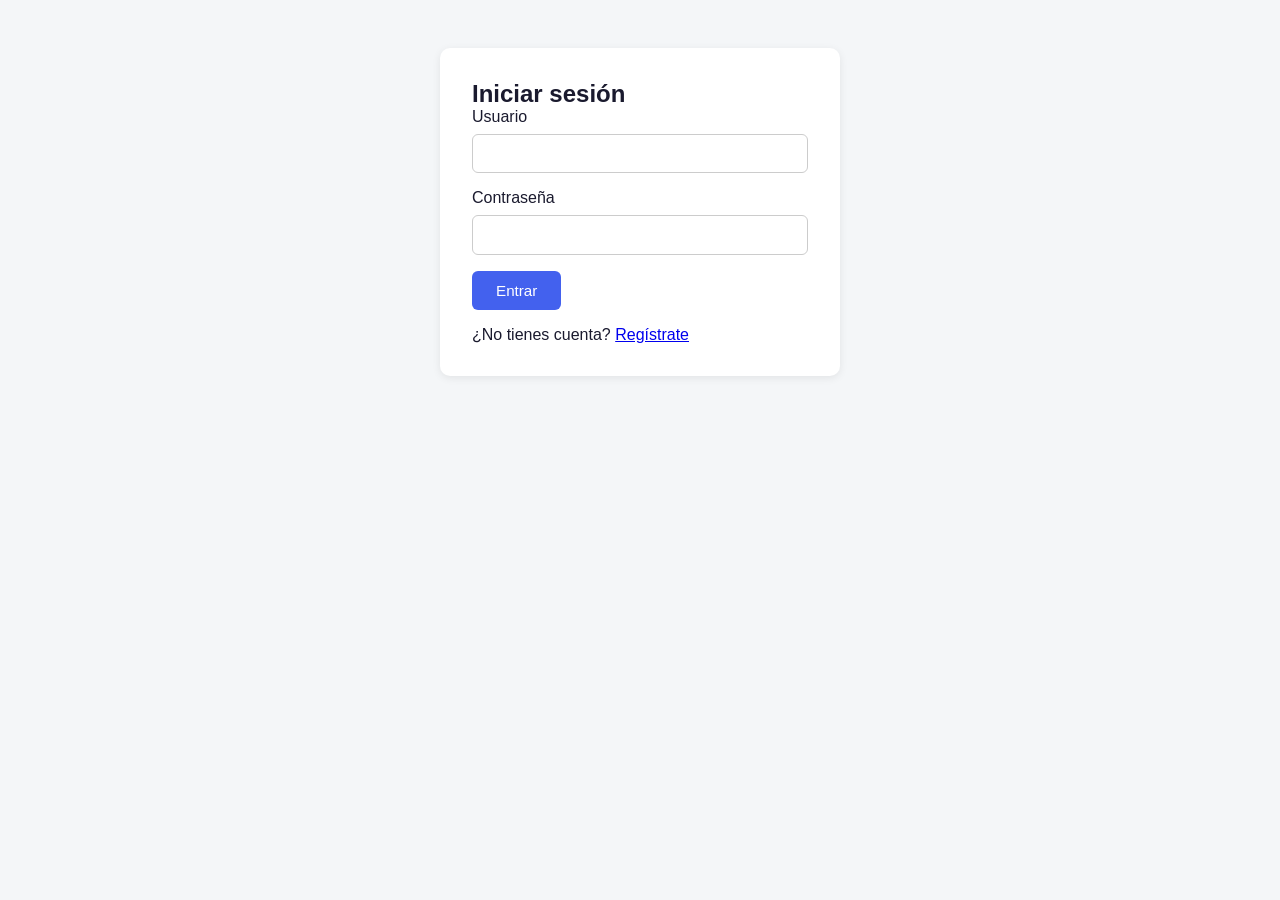
==== frontend/dashboard.html @ 902d05ed "Proyecto Kaisen - sistema de reserva de tutorias" ====
<!DOCTYPE html>
<html lang="es">
<head>
<meta charset="UTF-8">
<title>Mis Citas - Kaisen</title>
<link rel="stylesheet" href="assets/css/style.css">
<script src="https://checkout.culqi.com/js/v4"></script>
</head>
<body>

<header>
    <strong>🎓 Kaisen Tutorías</strong>
    <nav>
        <a href="index.html">Servicios</a>
        <a href="dashboard.html">Mis citas</a>
        <a href="#" onclick="logout()">Cerrar sesión</a>
    </nav>
</header>

<div class="container">
    <h2>Reservar nueva tutoría</h2>
    <div class="card">
        <label>Servicio</label>
        <select id="servicioSelect"></select>

        <label>Horarios disponibles</label>
        <div id="listaHorarios">Elige un servicio primero...</div>

        <div id="mensajeReserva"></div>
    </div>

    <h2>Mis citas</h2>
    <h2>⏳ Pendientes de pago</h2>
    <div id="citasPendientes">Cargando...</div>

    <h2>📅 Próximas tutorías</h2>
    <div id="citasProximas">Cargando...</div>

    <h2>✅ Tutorías realizadas</h2>
    <div id="citasRealizadas">Cargando...</div>
</div>

<script src="assets/js/config.js"></script>
<script src="assets/js/auth.js"></script>
<script>
    if (!estaLogueado()) window.location.href = 'login.html';

    let servicios = [];
    let citaActualParaPago = null;

    async function cargarServiciosSelect() {
        const resp = await fetch(`${API_BASE}/servicios/`);
        servicios = await resp.json();
        const select = document.getElementById('servicioSelect');
        select.innerHTML = servicios.map(s => `<option value="${s.id}">${s.nombre} - S/ ${s.precio}</option>`).join('');

        const params = new URLSearchParams(window.location.search);
        const preId = params.get('reservar');
        if (preId) select.value = preId;

        cargarHorarios();
    }

    document.getElementById('servicioSelect').addEventListener('change', cargarHorarios);

    async function cargarHorarios() {
        const servicioId = document.getElementById('servicioSelect').value;
        const cont = document.getElementById('listaHorarios');
        cont.innerHTML = 'Cargando horarios...';

        const resp = await fetch(`${API_BASE}/disponibilidades/?servicio=${servicioId}`);
        const horarios = await resp.json();

        if (horarios.length === 0) {
            cont.innerHTML = '<p>No hay horarios disponibles para este servicio por ahora.</p>';
            return;
        }

        cont.innerHTML = horarios.map(h => `
            <div class="card" style="display:flex; justify-content:space-between; align-items:center;">
                <span>📅 ${h.fecha} — 🕐 ${h.hora}</span>
                <button onclick="reservarHorario(${h.id})">Elegir</button>
            </div>
        `).join('');
    }

    async function reservarHorario(disponibilidadId) {
        const servicioId = document.getElementById('servicioSelect').value;
        const msg = document.getElementById('mensajeReserva');

        try {
            const resp = await fetchAuth(`${API_BASE}/citas/`, {
                method: 'POST',
                body: JSON.stringify({ servicio: servicioId, disponibilidad_id: disponibilidadId }),
            });
            if (!resp.ok) {
                const err = await resp.json();
                throw new Error(err.non_field_errors?.[0] || 'Ese horario ya no está disponible.');
            }
            msg.innerHTML = `<p class="success">¡Horario reservado! Complétalo pagando en "Mis citas".</p>`;
            cargarHorarios();
            cargarCitas();
        } catch (err) {
            msg.innerHTML = `<p class="error">${err.message}</p>`;
        }
    }

    function tarjetaCita(c, mostrarBotonPago) {
        return `
            <div class="card">
                <h3>${c.servicio_nombre}</h3>
                <p>📅 ${c.fecha} — 🕐 ${c.hora}</p>
                <p class="estado-${c.estado}">Estado: ${c.estado === 'pendiente' ? '⏳ Pendiente de pago' : c.estado === 'confirmada' ? '✅ Confirmada' : '❌ Cancelada'}</p>
                ${mostrarBotonPago ? `<button id="btnPagar${c.id}" onclick="pagar(${c.id})">Pagar ahora</button>` : ''}
            </div>
        `;
    }

    async function cargarCitas() {
        const contPendientes = document.getElementById('citasPendientes');
        const contProximas = document.getElementById('citasProximas');
        const contRealizadas = document.getElementById('citasRealizadas');

        const resp = await fetchAuth(`${API_BASE}/citas/`);
        const citas = await resp.json();

        const hoy = new Date().toISOString().split('T')[0];

        const pendientes = citas.filter(c => c.estado === 'pendiente');
        const proximas = citas.filter(c => c.estado === 'confirmada' && c.fecha >= hoy);
        const realizadas = citas.filter(c => c.estado === 'confirmada' && c.fecha < hoy);

        contPendientes.innerHTML = pendientes.length
            ? pendientes.map(c => tarjetaCita(c, true)).join('')
            : '<p>No tienes pagos pendientes.</p>';

        contProximas.innerHTML = proximas.length
            ? proximas.map(c => tarjetaCita(c, false)).join('')
            : '<p>No tienes tutorías próximas confirmadas.</p>';

        contRealizadas.innerHTML = realizadas.length
            ? realizadas.map(c => tarjetaCita(c, false)).join('')
            : '<p>Aún no has completado ninguna tutoría.</p>';
    }

    async function pagar(citaId) {
        citaActualParaPago = citaId;

        // Buscar el monto real de esta cita
        const resp = await fetchAuth(`${API_BASE}/citas/`);
        const citas = await resp.json();
        const cita = citas.find(c => c.id === citaId);
        const servicio = servicios.find(s => s.id === cita.servicio) || {};
        const montoCentimos = Math.round(parseFloat(servicio.precio || 0) * 100);

        Culqi.publicKey = CULQI_PUBLIC_KEY;
        Culqi.settings({
            title: 'Kaisen Tutorías',
            currency: 'PEN',
            amount: montoCentimos,
        });
        Culqi.options({
            lang: 'auto',
            installments: false,
            paymentMethods: {
                tarjeta: true,
                yape: false,
                bancaMobile: false,
                agente: false,
                billetera: false,
                cuotealo: false,
            },
        });
        Culqi.open();
    }

    // Culqi llama esta función global automáticamente cuando el usuario completa el formulario
    function culqi() {
        if (Culqi.token) {
            const token = Culqi.token.id;
            Culqi.close();  // cierra el modal apenas se genera el token
            confirmarPago(citaActualParaPago, token);
        } else {
            console.error(Culqi.error);
            alert('Culqi: ' + (Culqi.error?.user_message || 'Ocurrió un error con el pago.'));
        }
    }

    async function confirmarPago(citaId, token) {
        const msg = document.getElementById('mensajeReserva');
        msg.innerHTML = `<p>⏳ Procesando tu pago, espera un momento...</p>`;
        try {
            const resp = await fetchAuth(`${API_BASE}/payments/procesar/`, {
                method: 'POST',
                body: JSON.stringify({ cita_id: citaId, token_culqi: token }),
            });
            if (!resp.ok) {
                const err = await resp.json();
                throw new Error(err.error || 'No se pudo procesar el pago.');
            }
            msg.innerHTML = `<p class="success">✅ ¡Pago exitoso! Tu cita quedó confirmada.</p>`;
            cargarCitas();
        } catch (err) {
            msg.innerHTML = `<p class="error">${err.message}</p>`;
        }
    }

    cargarServiciosSelect();
    cargarCitas();
</script>

</body>
</html>
---- frontend/assets/css/style.css ----
* { box-sizing: border-box; margin: 0; padding: 0; }

body {
    font-family: 'Segoe UI', Arial, sans-serif;
    background: #f4f6f8;
    color: #1a1a2e;
}

header {
    background: #1a1a2e;
    color: white;
    padding: 1rem 2rem;
    display: flex;
    justify-content: space-between;
    align-items: center;
}

header nav a {
    color: white;
    text-decoration: none;
    margin-left: 1.5rem;
    font-size: 0.95rem;
}

.container {
    max-width: 900px;
    margin: 2rem auto;
    padding: 0 1rem;
}

.card {
    background: white;
    border-radius: 10px;
    padding: 1.5rem;
    margin-bottom: 1rem;
    box-shadow: 0 2px 8px rgba(0,0,0,0.08);
}

.form-box {
    max-width: 400px;
    margin: 3rem auto;
    background: white;
    padding: 2rem;
    border-radius: 10px;
    box-shadow: 0 2px 8px rgba(0,0,0,0.08);
}

.form-box input, .form-box select {
    width: 100%;
    padding: 0.7rem;
    margin: 0.5rem 0 1rem;
    border: 1px solid #ccc;
    border-radius: 6px;
}

button {
    background: #4361ee;
    color: white;
    border: none;
    padding: 0.7rem 1.5rem;
    border-radius: 6px;
    cursor: pointer;
    font-size: 0.95rem;
}

button:hover { background: #3247c9; }

.error { color: #e63946; margin-bottom: 1rem; }
.success { color: #2a9d8f; margin-bottom: 1rem; }

.servicio-precio { font-weight: bold; color: #4361ee; }

.estado-pendiente { color: #e9a319; }
.estado-confirmada { color: #2a9d8f; }
.estado-cancelada { color: #e63946; }
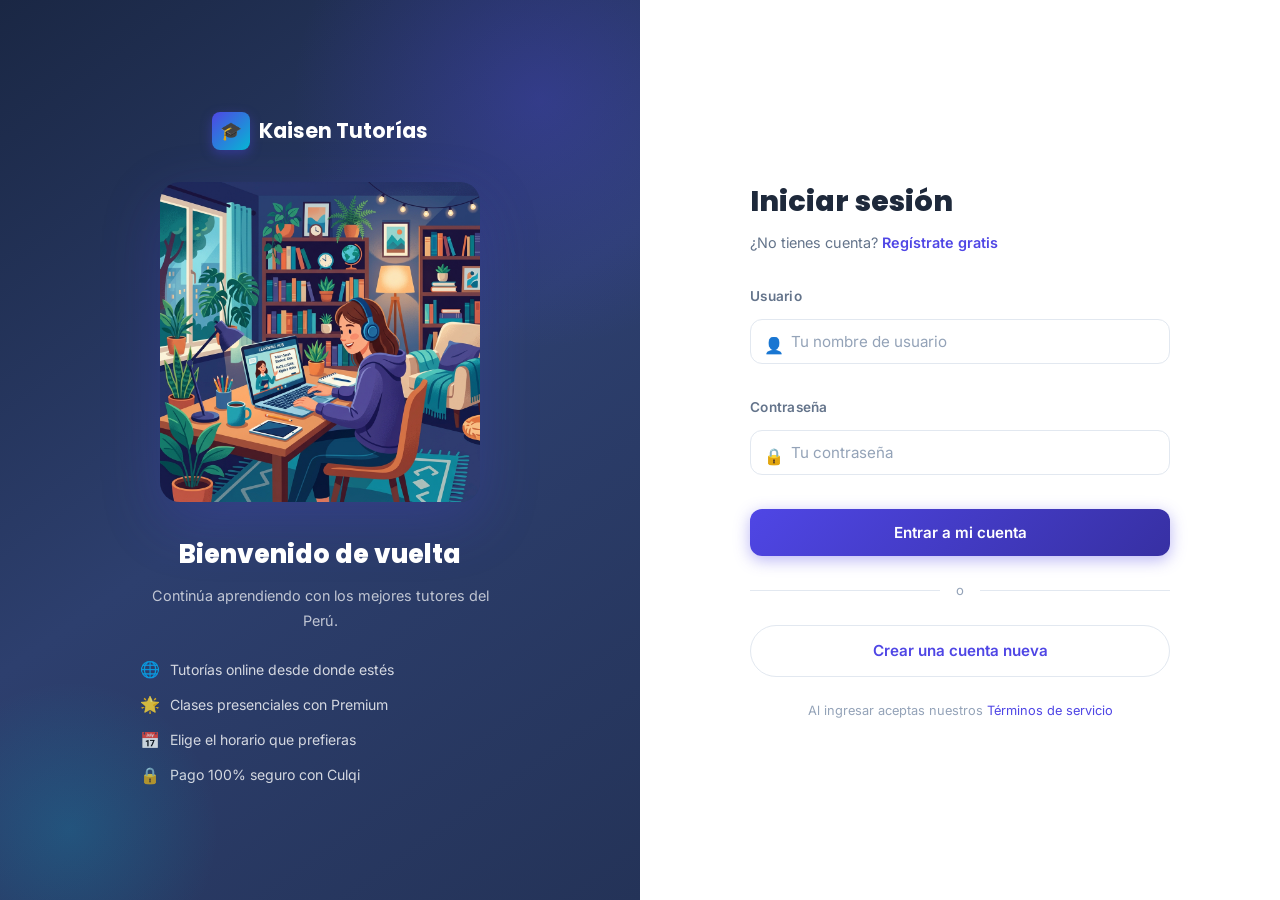
==== commit d9e29385: "Refactor: campo presencial, modulo accounts, migraciones reestructuradas" ====
--- a/frontend/dashboard.html
+++ b/frontend/dashboard.html
@@ -1,212 +1,517 @@
 <!DOCTYPE html>
 <html lang="es">
 <head>
-<meta charset="UTF-8">
-<title>Mis Citas - Kaisen</title>
-<link rel="stylesheet" href="assets/css/style.css">
-<script src="https://checkout.culqi.com/js/v4"></script>
+  <meta charset="UTF-8">
+  <meta name="viewport" content="width=device-width, initial-scale=1.0">
+  <meta name="description" content="Tu panel de control en Kaisen Tutorías — gestiona tus citas y reservas.">
+  <title>Mi Dashboard — Kaisen Tutorías</title>
+  <link rel="stylesheet" href="assets/css/style.css">
+  <script src="https://checkout.culqi.com/js/v4"></script>
 </head>
 <body>
 
+<!-- ══════════ NAVBAR ══════════ -->
 <header>
-    <strong>🎓 Kaisen Tutorías</strong>
-    <nav>
-        <a href="index.html">Servicios</a>
-        <a href="dashboard.html">Mis citas</a>
-        <a href="#" onclick="logout()">Cerrar sesión</a>
+  <a href="index.html" class="logo">
+    <div class="logo-icon">🎓</div>
+    Kaisen
+  </a>
+  <nav>
+    <a href="index.html">Tutorías</a>
+    <a href="dashboard.html" class="active">Mi panel</a>
+    <div class="nav-user-badge" id="navUserBadge" style="display:none">
+      <div class="nav-avatar" id="navAvatar">?</div>
+      <span id="navUsername">Usuario</span>
+    </div>
+    <a href="#" onclick="logout()" class="nav-btn-outline">Cerrar sesión</a>
+  </nav>
+</header>
+
+<!-- ══════════ DASHBOARD LAYOUT ══════════ -->
+<div class="dashboard-layout">
+
+  <!-- ─── SIDEBAR ─── -->
+  <aside class="sidebar">
+    <div class="sidebar-user">
+      <div class="sidebar-avatar" id="sidebarAvatar">?</div>
+      <div class="sidebar-username" id="sidebarUsername">Cargando...</div>
+      <div class="sidebar-plan free" id="sidebarPlan">🌐 Plan Gratuito</div>
+    </div>
+
+    <nav class="sidebar-nav">
+      <a href="#seccion-reservar" id="navReservar" class="active">
+        <span class="nav-icon">📅</span> Reservar tutoría
+      </a>
+      <a href="#seccion-pendientes" id="navPendientes">
+        <span class="nav-icon">⏳</span> Pendientes de pago
+      </a>
+      <a href="#seccion-proximas" id="navProximas">
+        <span class="nav-icon">🚀</span> Próximas tutorías
+      </a>
+      <a href="#seccion-realizadas" id="navRealizadas">
+        <span class="nav-icon">✅</span> Historial
+      </a>
     </nav>
-</header>
-
-<div class="container">
-    <h2>Reservar nueva tutoría</h2>
-    <div class="card">
-        <label>Servicio</label>
-        <select id="servicioSelect"></select>
-
-        <label>Horarios disponibles</label>
-        <div id="listaHorarios">Elige un servicio primero...</div>
-
+
+    <div class="sidebar-upgrade" id="sidebarUpgrade" style="display:none">
+      <h4>⭐ Hazte Premium</h4>
+      <p>Accede a tutorías presenciales y beneficios exclusivos.</p>
+      <button onclick="mostrarModalPremium()" class="btn btn-accent btn-sm" style="width:100%;justify-content:center;border-radius:var(--radius-sm)">
+        Ver planes
+      </button>
+    </div>
+  </aside>
+
+  <!-- ─── CONTENIDO PRINCIPAL ─── -->
+  <main class="dash-main">
+
+    <!-- Bienvenida -->
+    <div class="dash-welcome">
+      <h2>¡Hola, <span id="welcomeUsername">estudiante</span>! 👋</h2>
+      <p id="welcomeSubtitle">Listo para aprender hoy. ¿Qué tutoría reservamos?</p>
+    </div>
+
+    <!-- Stats rápidas -->
+    <div class="dash-stats" id="dashStats">
+      <div class="stat-card">
+        <div class="stat-card-icon blue">📅</div>
+        <div>
+          <div class="stat-card-num" id="statProximas">—</div>
+          <div class="stat-card-label">Próximas citas</div>
+        </div>
+      </div>
+      <div class="stat-card">
+        <div class="stat-card-icon amber">⏳</div>
+        <div>
+          <div class="stat-card-num" id="statPendientes">—</div>
+          <div class="stat-card-label">Pendientes de pago</div>
+        </div>
+      </div>
+      <div class="stat-card">
+        <div class="stat-card-icon green">✅</div>
+        <div>
+          <div class="stat-card-num" id="statRealizadas">—</div>
+          <div class="stat-card-label">Tutorías completadas</div>
+        </div>
+      </div>
+    </div>
+
+    <!-- Banner Premium para usuarios gratuitos -->
+    <div class="premium-banner" id="bannerPremium" style="display:none">
+      <div class="premium-banner-icon">⭐</div>
+      <div class="premium-banner-text">
+        <h3>¡Desbloquea las tutorías presenciales!</h3>
+        <p>Con el Plan Premium accedes a clases cara a cara, material exclusivo y soporte prioritario.</p>
+      </div>
+      <div class="premium-banner-actions">
+        <button onclick="mostrarModalPremium()" class="btn btn-accent">
+          Hazte Premium — S/ 49/mes
+        </button>
+      </div>
+    </div>
+
+    <!-- ─── SECCIÓN: RESERVAR ─── -->
+    <div class="dash-section" id="seccion-reservar">
+      <div class="dash-section-header">
+        <div class="dash-section-title">📅 Reservar nueva tutoría</div>
+      </div>
+
+      <div class="booking-card">
         <div id="mensajeReserva"></div>
-    </div>
-
-    <h2>Mis citas</h2>
-    <h2>⏳ Pendientes de pago</h2>
-    <div id="citasPendientes">Cargando...</div>
-
-    <h2>📅 Próximas tutorías</h2>
-    <div id="citasProximas">Cargando...</div>
-
-    <h2>✅ Tutorías realizadas</h2>
-    <div id="citasRealizadas">Cargando...</div>
+
+        <div class="form-group">
+          <label class="form-label">Selecciona un servicio</label>
+          <select id="servicioSelect" class="form-control">
+            <option value="">Cargando servicios...</option>
+          </select>
+        </div>
+
+        <div class="form-group" id="grupoFeriado" style="display:none">
+          <div class="alert alert-warning" id="alertFeriado">
+            <span class="alert-icon">⚠️</span>
+            <span id="textFeriado"></span>
+          </div>
+        </div>
+
+        <div class="form-group">
+          <label class="form-label">Horarios disponibles</label>
+          <div id="listaHorarios" class="horarios-list">
+            <p style="color:var(--text-muted);font-size:.9rem">Elige un servicio para ver los horarios.</p>
+          </div>
+        </div>
+      </div>
+    </div>
+
+    <!-- ─── SECCIÓN: PENDIENTES ─── -->
+    <div class="dash-section" id="seccion-pendientes">
+      <div class="dash-section-header">
+        <div class="dash-section-title">⏳ Pendientes de pago</div>
+      </div>
+      <div id="citasPendientes">
+        <div class="loading-skeleton" style="height:80px;margin-bottom:.7rem;border-radius:var(--radius-lg)"></div>
+        <div class="loading-skeleton" style="height:80px;border-radius:var(--radius-lg)"></div>
+      </div>
+    </div>
+
+    <!-- ─── SECCIÓN: PRÓXIMAS ─── -->
+    <div class="dash-section" id="seccion-proximas">
+      <div class="dash-section-header">
+        <div class="dash-section-title">🚀 Próximas tutorías</div>
+      </div>
+      <div id="citasProximas">
+        <div class="loading-skeleton" style="height:80px;border-radius:var(--radius-lg)"></div>
+      </div>
+    </div>
+
+    <!-- ─── SECCIÓN: HISTORIAL ─── -->
+    <div class="dash-section" id="seccion-realizadas">
+      <div class="dash-section-header">
+        <div class="dash-section-title">✅ Historial de tutorías</div>
+      </div>
+      <div id="citasRealizadas">
+        <div class="loading-skeleton" style="height:80px;border-radius:var(--radius-lg)"></div>
+      </div>
+    </div>
+
+  </main>
 </div>
 
+<!-- ══════════ MODAL PREMIUM ══════════ -->
+<div id="modalPremium" style="display:none;position:fixed;inset:0;background:rgba(0,0,0,.6);backdrop-filter:blur(4px);z-index:9999;align-items:center;justify-content:center">
+  <div style="background:white;border-radius:var(--radius-xl);padding:2.5rem;max-width:480px;width:90%;box-shadow:var(--shadow-xl);position:relative;animation:fadeInUp .3s ease">
+    <button onclick="cerrarModalPremium()" style="position:absolute;top:1rem;right:1rem;background:var(--bg);color:var(--text-secondary);padding:.4rem .7rem;border-radius:50px;box-shadow:none;font-size:.9rem">✕</button>
+    <div style="text-align:center;margin-bottom:1.5rem">
+      <div style="font-size:3.5rem;margin-bottom:.5rem">⭐</div>
+      <h2 style="font-family:'Poppins',sans-serif;font-size:1.5rem;font-weight:800;color:var(--text-primary)">Plan Premium</h2>
+      <p style="color:var(--text-secondary);font-size:.9rem">Desbloquea todas las funciones de Kaisen</p>
+    </div>
+    <ul style="list-style:none;display:flex;flex-direction:column;gap:.6rem;margin-bottom:2rem">
+      <li style="display:flex;gap:.6rem;font-size:.9rem"><span style="color:var(--success)">✅</span> Tutorías <strong>presenciales</strong> ilimitadas</li>
+      <li style="display:flex;gap:.6rem;font-size:.9rem"><span style="color:var(--success)">✅</span> Prioridad en reservas de horarios</li>
+      <li style="display:flex;gap:.6rem;font-size:.9rem"><span style="color:var(--success)">✅</span> Material de estudio exclusivo</li>
+      <li style="display:flex;gap:.6rem;font-size:.9rem"><span style="color:var(--success)">✅</span> Soporte prioritario 24/7</li>
+    </ul>
+    <div style="text-align:center;margin-bottom:1rem">
+      <span style="font-family:'Poppins',sans-serif;font-size:2.5rem;font-weight:800;color:var(--accent)">S/ 49</span>
+      <span style="color:var(--text-muted);font-size:.9rem">/mes</span>
+    </div>
+    <button onclick="pagarPremium()" class="btn btn-accent" style="width:100%;justify-content:center;border-radius:var(--radius);padding:1rem;font-size:1rem">
+      🚀 Activar Premium ahora
+    </button>
+    <p style="text-align:center;margin-top:.8rem;font-size:.75rem;color:var(--text-muted)">Pago 100% seguro con Culqi · Cancela cuando quieras</p>
+  </div>
+</div>
+
+<!-- ══════════ SCRIPTS ══════════ -->
 <script src="assets/js/config.js"></script>
 <script src="assets/js/auth.js"></script>
 <script>
-    if (!estaLogueado()) window.location.href = 'login.html';
-
-    let servicios = [];
-    let citaActualParaPago = null;
-
-    async function cargarServiciosSelect() {
-        const resp = await fetch(`${API_BASE}/servicios/`);
-        servicios = await resp.json();
-        const select = document.getElementById('servicioSelect');
-        select.innerHTML = servicios.map(s => `<option value="${s.id}">${s.nombre} - S/ ${s.precio}</option>`).join('');
-
-        const params = new URLSearchParams(window.location.search);
-        const preId = params.get('reservar');
-        if (preId) select.value = preId;
-
-        cargarHorarios();
-    }
-
-    document.getElementById('servicioSelect').addEventListener('change', cargarHorarios);
-
-    async function cargarHorarios() {
-        const servicioId = document.getElementById('servicioSelect').value;
-        const cont = document.getElementById('listaHorarios');
-        cont.innerHTML = 'Cargando horarios...';
-
-        const resp = await fetch(`${API_BASE}/disponibilidades/?servicio=${servicioId}`);
-        const horarios = await resp.json();
-
-        if (horarios.length === 0) {
-            cont.innerHTML = '<p>No hay horarios disponibles para este servicio por ahora.</p>';
-            return;
-        }
-
-        cont.innerHTML = horarios.map(h => `
-            <div class="card" style="display:flex; justify-content:space-between; align-items:center;">
-                <span>📅 ${h.fecha} — 🕐 ${h.hora}</span>
-                <button onclick="reservarHorario(${h.id})">Elegir</button>
-            </div>
-        `).join('');
-    }
-
-    async function reservarHorario(disponibilidadId) {
-        const servicioId = document.getElementById('servicioSelect').value;
-        const msg = document.getElementById('mensajeReserva');
-
-        try {
-            const resp = await fetchAuth(`${API_BASE}/citas/`, {
-                method: 'POST',
-                body: JSON.stringify({ servicio: servicioId, disponibilidad_id: disponibilidadId }),
-            });
-            if (!resp.ok) {
-                const err = await resp.json();
-                throw new Error(err.non_field_errors?.[0] || 'Ese horario ya no está disponible.');
-            }
-            msg.innerHTML = `<p class="success">¡Horario reservado! Complétalo pagando en "Mis citas".</p>`;
-            cargarHorarios();
-            cargarCitas();
-        } catch (err) {
-            msg.innerHTML = `<p class="error">${err.message}</p>`;
-        }
-    }
-
-    function tarjetaCita(c, mostrarBotonPago) {
-        return `
-            <div class="card">
-                <h3>${c.servicio_nombre}</h3>
-                <p>📅 ${c.fecha} — 🕐 ${c.hora}</p>
-                <p class="estado-${c.estado}">Estado: ${c.estado === 'pendiente' ? '⏳ Pendiente de pago' : c.estado === 'confirmada' ? '✅ Confirmada' : '❌ Cancelada'}</p>
-                ${mostrarBotonPago ? `<button id="btnPagar${c.id}" onclick="pagar(${c.id})">Pagar ahora</button>` : ''}
-            </div>
-        `;
-    }
-
-    async function cargarCitas() {
-        const contPendientes = document.getElementById('citasPendientes');
-        const contProximas = document.getElementById('citasProximas');
-        const contRealizadas = document.getElementById('citasRealizadas');
-
-        const resp = await fetchAuth(`${API_BASE}/citas/`);
-        const citas = await resp.json();
-
-        const hoy = new Date().toISOString().split('T')[0];
-
-        const pendientes = citas.filter(c => c.estado === 'pendiente');
-        const proximas = citas.filter(c => c.estado === 'confirmada' && c.fecha >= hoy);
-        const realizadas = citas.filter(c => c.estado === 'confirmada' && c.fecha < hoy);
-
-        contPendientes.innerHTML = pendientes.length
-            ? pendientes.map(c => tarjetaCita(c, true)).join('')
-            : '<p>No tienes pagos pendientes.</p>';
-
-        contProximas.innerHTML = proximas.length
-            ? proximas.map(c => tarjetaCita(c, false)).join('')
-            : '<p>No tienes tutorías próximas confirmadas.</p>';
-
-        contRealizadas.innerHTML = realizadas.length
-            ? realizadas.map(c => tarjetaCita(c, false)).join('')
-            : '<p>Aún no has completado ninguna tutoría.</p>';
-    }
-
-    async function pagar(citaId) {
-        citaActualParaPago = citaId;
-
-        // Buscar el monto real de esta cita
-        const resp = await fetchAuth(`${API_BASE}/citas/`);
-        const citas = await resp.json();
-        const cita = citas.find(c => c.id === citaId);
-        const servicio = servicios.find(s => s.id === cita.servicio) || {};
-        const montoCentimos = Math.round(parseFloat(servicio.precio || 0) * 100);
-
-        Culqi.publicKey = CULQI_PUBLIC_KEY;
-        Culqi.settings({
-            title: 'Kaisen Tutorías',
-            currency: 'PEN',
-            amount: montoCentimos,
-        });
-        Culqi.options({
-            lang: 'auto',
-            installments: false,
-            paymentMethods: {
-                tarjeta: true,
-                yape: false,
-                bancaMobile: false,
-                agente: false,
-                billetera: false,
-                cuotealo: false,
-            },
-        });
-        Culqi.open();
-    }
-
-    // Culqi llama esta función global automáticamente cuando el usuario completa el formulario
-    function culqi() {
-        if (Culqi.token) {
-            const token = Culqi.token.id;
-            Culqi.close();  // cierra el modal apenas se genera el token
-            confirmarPago(citaActualParaPago, token);
-        } else {
-            console.error(Culqi.error);
-            alert('Culqi: ' + (Culqi.error?.user_message || 'Ocurrió un error con el pago.'));
-        }
-    }
-
-    async function confirmarPago(citaId, token) {
-        const msg = document.getElementById('mensajeReserva');
-        msg.innerHTML = `<p>⏳ Procesando tu pago, espera un momento...</p>`;
-        try {
-            const resp = await fetchAuth(`${API_BASE}/payments/procesar/`, {
-                method: 'POST',
-                body: JSON.stringify({ cita_id: citaId, token_culqi: token }),
-            });
-            if (!resp.ok) {
-                const err = await resp.json();
-                throw new Error(err.error || 'No se pudo procesar el pago.');
-            }
-            msg.innerHTML = `<p class="success">✅ ¡Pago exitoso! Tu cita quedó confirmada.</p>`;
-            cargarCitas();
-        } catch (err) {
-            msg.innerHTML = `<p class="error">${err.message}</p>`;
-        }
-    }
-
-    cargarServiciosSelect();
-    cargarCitas();
+  if (!estaLogueado()) window.location.href = 'login.html';
+
+  let servicios = [];
+  let citaActualParaPago = null;
+  let usuarioActual = null;
+  let esPremium = false;
+
+  // ── Cargar perfil de usuario ──
+  async function cargarPerfil() {
+    try {
+      const resp = await fetchAuth(`${API_BASE}/perfil/`);
+      if (resp.ok) {
+        usuarioActual = await resp.json();
+        esPremium = usuarioActual.is_premium || false;
+      }
+    } catch { esPremium = false; }
+
+    const initial = usuarioActual?.username?.[0]?.toUpperCase() || '?';
+    const username = usuarioActual?.username || 'Estudiante';
+
+    // Navbar
+    document.getElementById('navAvatar').textContent   = initial;
+    document.getElementById('navUsername').textContent = username;
+    document.getElementById('navUserBadge').style.display = 'flex';
+
+    // Sidebar
+    document.getElementById('sidebarAvatar').textContent   = initial;
+    document.getElementById('sidebarUsername').textContent = username;
+    document.getElementById('welcomeUsername').textContent  = username;
+
+    if (esPremium) {
+      document.getElementById('sidebarPlan').textContent  = '⭐ Plan Premium';
+      document.getElementById('sidebarPlan').className    = 'sidebar-plan premium';
+      document.getElementById('welcomeSubtitle').textContent = '¡Cuenta Premium activa! Disfruta tus tutorías presenciales.';
+    } else {
+      document.getElementById('sidebarUpgrade').style.display = 'block';
+      document.getElementById('bannerPremium').style.display  = 'flex';
+    }
+  }
+
+  // ── Cargar servicios ──
+  async function cargarServiciosSelect() {
+    const resp = await fetch(`${API_BASE}/servicios/`);
+    servicios = await resp.json();
+    const select = document.getElementById('servicioSelect');
+
+    select.innerHTML = servicios.map(s => {
+      const label = s.presencial
+        ? `⭐ ${s.nombre} (Presencial) — S/ ${parseFloat(s.precio).toFixed(2)}`
+        : `🌐 ${s.nombre} — S/ ${parseFloat(s.precio).toFixed(2)}`;
+      return `<option value="${s.id}" data-presencial="${s.presencial || false}">${label}</option>`;
+    }).join('');
+
+    const params = new URLSearchParams(window.location.search);
+    const preId  = params.get('reservar');
+    if (preId) select.value = preId;
+
+    cargarHorarios();
+  }
+
+  document.getElementById('servicioSelect').addEventListener('change', cargarHorarios);
+
+  // ── Cargar horarios ──
+  async function cargarHorarios() {
+    const select    = document.getElementById('servicioSelect');
+    const servicioId = select.value;
+    const cont      = document.getElementById('listaHorarios');
+    const opt       = select.options[select.selectedIndex];
+    const esPresencial = opt?.dataset?.presencial === 'true';
+
+    // Bloquear presencial si no es premium
+    if (esPresencial && !esPremium) {
+      cont.innerHTML = `
+        <div class="alert alert-warning">
+          <span class="alert-icon">🌟</span>
+          <div>
+            <strong>Tutoría presencial — Plan Premium requerido</strong><br>
+            <span style="font-size:.85rem">Activa tu plan Premium para reservar clases presenciales.</span>
+            <br><button onclick="mostrarModalPremium()" class="btn btn-accent btn-sm" style="margin-top:.6rem">Hazte Premium</button>
+          </div>
+        </div>`;
+      return;
+    }
+
+    cont.innerHTML = `<div class="loading-skeleton" style="height:56px;border-radius:var(--radius)"></div>
+                      <div class="loading-skeleton" style="height:56px;margin-top:.5rem;border-radius:var(--radius)"></div>`;
+
+    // Verificar si la fecha de hoy es feriado
+    const hoy = new Date().toISOString().split('T')[0];
+    verificarFeriado(hoy);
+
+    const resp     = await fetch(`${API_BASE}/disponibilidades/?servicio=${servicioId}`);
+    const horarios = await resp.json();
+
+    if (horarios.length === 0) {
+      cont.innerHTML = `<div class="alert alert-info"><span class="alert-icon">📭</span> No hay horarios disponibles para este servicio por ahora.</div>`;
+      return;
+    }
+
+    cont.innerHTML = horarios.map(h => `
+      <div class="horario-item">
+        <span>📅 ${formatFecha(h.fecha)} &nbsp;·&nbsp; 🕐 ${h.hora}</span>
+        <button onclick="reservarHorario(${h.id})" class="btn btn-primary btn-sm" style="border-radius:var(--radius-sm)">
+          Elegir este horario
+        </button>
+      </div>
+    `).join('');
+  }
+
+  async function verificarFeriado(fecha) {
+    try {
+      const resp  = await fetch(`${API_BASE}/feriado/?fecha=${fecha}`);
+      const data  = await resp.json();
+      const grupo = document.getElementById('grupoFeriado');
+      const text  = document.getElementById('textFeriado');
+      if (data.es_feriado) {
+        text.textContent    = `⚠️ Hoy (${fecha}) es feriado en Perú. Algunos horarios pueden no estar disponibles.`;
+        grupo.style.display = 'block';
+      } else {
+        grupo.style.display = 'none';
+      }
+    } catch { /* silencioso */ }
+  }
+
+  // ── Reservar horario ──
+  async function reservarHorario(disponibilidadId) {
+    const servicioId = document.getElementById('servicioSelect').value;
+    const msg        = document.getElementById('mensajeReserva');
+
+    msg.innerHTML = `<div class="alert alert-info"><span class="alert-icon">⏳</span> Reservando horario...</div>`;
+
+    try {
+      const resp = await fetchAuth(`${API_BASE}/citas/`, {
+        method: 'POST',
+        body: JSON.stringify({ servicio: servicioId, disponibilidad_id: disponibilidadId }),
+      });
+      if (!resp.ok) {
+        const err = await resp.json();
+        throw new Error(err.non_field_errors?.[0] || 'Ese horario ya no está disponible.');
+      }
+      msg.innerHTML = `<div class="alert alert-success"><span class="alert-icon">✅</span> ¡Horario reservado! Completa el pago en la sección "Pendientes de pago".</div>`;
+      cargarHorarios();
+      cargarCitas();
+    } catch (err) {
+      msg.innerHTML = `<div class="alert alert-error"><span class="alert-icon">❌</span> ${err.message}</div>`;
+    }
+  }
+
+  // ── Tarjeta de cita ──
+  function tarjetaCita(c, mostrarBotonPago) {
+    const tipo = c.es_presencial
+      ? '<span class="card-badge badge-premium" style="font-size:.7rem">🌟 Presencial</span>'
+      : '<span class="card-badge badge-online"   style="font-size:.7rem">🌐 Online</span>';
+
+    let estadoBadge = '';
+    if (c.estado === 'pendiente')  estadoBadge = '<span class="status-badge status-pendiente">⏳ Pendiente de pago</span>';
+    if (c.estado === 'confirmada') estadoBadge = '<span class="status-badge status-confirmada">✅ Confirmada</span>';
+    if (c.estado === 'cancelada')  estadoBadge = '<span class="status-badge status-cancelada">❌ Cancelada</span>';
+
+    return `
+      <div class="appointment-card">
+        <div class="appointment-info">
+          <h4>${c.servicio_nombre} ${tipo}</h4>
+          <p>📅 ${formatFecha(c.fecha)} &nbsp;·&nbsp; 🕐 ${c.hora}</p>
+        </div>
+        <div style="display:flex;align-items:center;gap:.8rem;flex-shrink:0">
+          ${estadoBadge}
+          ${mostrarBotonPago ? `<button onclick="pagar(${c.id})" class="btn btn-accent btn-sm" id="btnPagar${c.id}" style="border-radius:var(--radius-sm)">💳 Pagar</button>` : ''}
+        </div>
+      </div>
+    `;
+  }
+
+  // ── Cargar citas ──
+  async function cargarCitas() {
+    const contPendientes = document.getElementById('citasPendientes');
+    const contProximas   = document.getElementById('citasProximas');
+    const contRealizadas = document.getElementById('citasRealizadas');
+
+    try {
+      const resp = await fetchAuth(`${API_BASE}/citas/`);
+      const citas = await resp.json();
+      const hoy   = new Date().toISOString().split('T')[0];
+
+      const pendientes = citas.filter(c => c.estado === 'pendiente');
+      const proximas   = citas.filter(c => c.estado === 'confirmada' && c.fecha >= hoy);
+      const realizadas = citas.filter(c => c.estado === 'confirmada' && c.fecha < hoy);
+
+      // Stats
+      document.getElementById('statProximas').textContent   = proximas.length;
+      document.getElementById('statPendientes').textContent = pendientes.length;
+      document.getElementById('statRealizadas').textContent = realizadas.length;
+
+      contPendientes.innerHTML = pendientes.length
+        ? pendientes.map(c => tarjetaCita(c, true)).join('')
+        : `<div class="alert alert-success"><span class="alert-icon">🎉</span> No tienes pagos pendientes.</div>`;
+
+      contProximas.innerHTML = proximas.length
+        ? proximas.map(c => tarjetaCita(c, false)).join('')
+        : `<p style="color:var(--text-muted);font-size:.9rem;padding:.5rem">No tienes tutorías próximas confirmadas.</p>`;
+
+      contRealizadas.innerHTML = realizadas.length
+        ? realizadas.map(c => tarjetaCita(c, false)).join('')
+        : `<p style="color:var(--text-muted);font-size:.9rem;padding:.5rem">Aún no has completado ninguna tutoría.</p>`;
+
+    } catch(e) {
+      contPendientes.innerHTML = `<div class="alert alert-error"><span class="alert-icon">❌</span> Error al cargar tus citas.</div>`;
+    }
+  }
+
+  // ── Pago con Culqi ──
+  async function pagar(citaId) {
+    citaActualParaPago = citaId;
+
+    const resp  = await fetchAuth(`${API_BASE}/citas/`);
+    const citas = await resp.json();
+    const cita  = citas.find(c => c.id === citaId);
+    const serv  = servicios.find(s => s.id === cita?.servicio) || {};
+    const monto = Math.round(parseFloat(serv.precio || cita?.precio || 50) * 100);
+
+    Culqi.publicKey = CULQI_PUBLIC_KEY;
+    Culqi.settings({ title: 'Kaisen Tutorías', currency: 'PEN', amount: monto });
+    Culqi.options({
+      lang: 'auto',
+      installments: false,
+      paymentMethods: { tarjeta: true, yape: false, bancaMobile: false, agente: false, billetera: false, cuotealo: false },
+    });
+    Culqi.open();
+  }
+
+  function culqi() {
+    if (Culqi.token) {
+      const token = Culqi.token.id;
+      Culqi.close();
+      confirmarPago(citaActualParaPago, token);
+    } else {
+      alert('Culqi: ' + (Culqi.error?.user_message || 'Ocurrió un error con el pago.'));
+    }
+  }
+
+  async function confirmarPago(citaId, token) {
+    const msg = document.getElementById('mensajeReserva');
+    msg.innerHTML = `<div class="alert alert-info"><span class="alert-icon">⏳</span> Procesando tu pago, espera un momento...</div>`;
+    try {
+      const resp = await fetchAuth(`${API_BASE}/payments/procesar/`, {
+        method: 'POST',
+        body: JSON.stringify({ cita_id: citaId, token_culqi: token }),
+      });
+      if (!resp.ok) {
+        const err = await resp.json();
+        throw new Error(err.error || 'No se pudo procesar el pago.');
+      }
+      msg.innerHTML = `<div class="alert alert-success"><span class="alert-icon">🎉</span> ¡Pago exitoso! Tu cita quedó confirmada.</div>`;
+      cargarCitas();
+    } catch (err) {
+      msg.innerHTML = `<div class="alert alert-error"><span class="alert-icon">❌</span> ${err.message}</div>`;
+    }
+  }
+
+  // ── Modal Premium ──
+  function mostrarModalPremium() {
+    const modal = document.getElementById('modalPremium');
+    modal.style.display = 'flex';
+  }
+
+  function cerrarModalPremium() {
+    document.getElementById('modalPremium').style.display = 'none';
+  }
+
+  async function pagarPremium() {
+    Culqi.publicKey = CULQI_PUBLIC_KEY;
+    Culqi.settings({ title: 'Kaisen Premium — S/ 49/mes', currency: 'PEN', amount: 4900 });
+    Culqi.options({ lang: 'auto', installments: false, paymentMethods: { tarjeta: true } });
+    cerrarModalPremium();
+    citaActualParaPago = 'premium';
+    Culqi.open();
+  }
+
+  // ── Helpers ──
+  function formatFecha(fechaStr) {
+    if (!fechaStr) return '—';
+    const [y, m, d] = fechaStr.split('-');
+    const meses = ['Ene','Feb','Mar','Abr','May','Jun','Jul','Ago','Sep','Oct','Nov','Dic'];
+    return `${d} ${meses[parseInt(m)-1]} ${y}`;
+  }
+
+  // Cerrar modal al hacer clic fuera
+  document.getElementById('modalPremium').addEventListener('click', function(e) {
+    if (e.target === this) cerrarModalPremium();
+  });
+
+  // Scroll suave para navegación del sidebar
+  document.querySelectorAll('.sidebar-nav a[href^="#"]').forEach(a => {
+    a.addEventListener('click', e => {
+      e.preventDefault();
+      document.querySelectorAll('.sidebar-nav a').forEach(x => x.classList.remove('active'));
+      a.classList.add('active');
+      const target = document.querySelector(a.getAttribute('href'));
+      if (target) target.scrollIntoView({ behavior: 'smooth', block: 'start' });
+    });
+  });
+
+  // ── Inicialización ──
+  cargarPerfil();
+  cargarServiciosSelect();
+  cargarCitas();
 </script>
 
 </body>
--- a/frontend/assets/css/style.css
+++ b/frontend/assets/css/style.css
@@ -1,75 +1,1298 @@
-* { box-sizing: border-box; margin: 0; padding: 0; }
+/* ===================================================
+   KAISEN TUTORÍAS — Design System
+   Paleta educativa: Índigo + Cyan + Ámbar
+   =================================================== */
+
+@import url('https://fonts.googleapis.com/css2?family=Inter:wght@300;400;500;600;700;800&family=Poppins:wght@600;700;800&display=swap');
+
+/* ─── Variables ─────────────────────────────────── */
+:root {
+  --primary:        #4f46e5;   /* índigo */
+  --primary-dark:   #3730a3;
+  --primary-light:  #818cf8;
+  --secondary:      #06b6d4;   /* cyan */
+  --secondary-dark: #0891b2;
+  --accent:         #f59e0b;   /* ámbar cálido */
+  --accent-light:   #fbbf24;
+  --success:        #10b981;
+  --warning:        #f59e0b;
+  --danger:         #ef4444;
+
+  --navy:           #1a2744;
+  --navy-soft:      #243358;
+
+  --bg:             #f0f4ff;
+  --bg-white:       #ffffff;
+  --bg-card:        #ffffff;
+  --surface:        #f8faff;
+
+  --text-primary:   #1e293b;
+  --text-secondary: #64748b;
+  --text-muted:     #94a3b8;
+  --border:         #e2e8f0;
+
+  --radius-sm:      8px;
+  --radius:         12px;
+  --radius-lg:      20px;
+  --radius-xl:      28px;
+
+  --shadow-sm:      0 1px 3px rgba(79,70,229,.08), 0 1px 2px rgba(0,0,0,.06);
+  --shadow:         0 4px 16px rgba(79,70,229,.12), 0 2px 8px rgba(0,0,0,.08);
+  --shadow-lg:      0 10px 40px rgba(79,70,229,.18), 0 4px 16px rgba(0,0,0,.1);
+  --shadow-xl:      0 20px 60px rgba(79,70,229,.22);
+
+  --transition:     all .25s cubic-bezier(.4,0,.2,1);
+  --transition-slow: all .4s cubic-bezier(.4,0,.2,1);
+}
+
+/* ─── Reset & Base ───────────────────────────────── */
+*, *::before, *::after { box-sizing: border-box; margin: 0; padding: 0; }
+
+html { scroll-behavior: smooth; }
 
 body {
-    font-family: 'Segoe UI', Arial, sans-serif;
-    background: #f4f6f8;
-    color: #1a1a2e;
-}
-
+  font-family: 'Inter', -apple-system, sans-serif;
+  background: var(--bg);
+  color: var(--text-primary);
+  line-height: 1.6;
+  min-height: 100vh;
+}
+
+img { max-width: 100%; display: block; }
+a  { text-decoration: none; color: inherit; }
+
+/* ─── Scrollbar ──────────────────────────────────── */
+::-webkit-scrollbar { width: 6px; }
+::-webkit-scrollbar-track { background: var(--bg); }
+::-webkit-scrollbar-thumb { background: var(--primary-light); border-radius: 3px; }
+
+/* ─── Navbar ─────────────────────────────────────── */
 header {
-    background: #1a1a2e;
-    color: white;
-    padding: 1rem 2rem;
-    display: flex;
-    justify-content: space-between;
-    align-items: center;
+  background: rgba(26,39,68,.97);
+  backdrop-filter: blur(12px);
+  -webkit-backdrop-filter: blur(12px);
+  color: white;
+  padding: .9rem 2rem;
+  display: flex;
+  justify-content: space-between;
+  align-items: center;
+  position: sticky;
+  top: 0;
+  z-index: 1000;
+  border-bottom: 1px solid rgba(255,255,255,.08);
+  box-shadow: 0 2px 20px rgba(0,0,0,.3);
+}
+
+.logo {
+  display: flex;
+  align-items: center;
+  gap: .6rem;
+  font-family: 'Poppins', sans-serif;
+  font-weight: 700;
+  font-size: 1.3rem;
+  color: white;
+}
+
+.logo-icon {
+  width: 38px; height: 38px;
+  background: linear-gradient(135deg, var(--primary), var(--secondary));
+  border-radius: var(--radius-sm);
+  display: flex; align-items: center; justify-content: center;
+  font-size: 1.1rem;
+  box-shadow: 0 4px 12px rgba(79,70,229,.4);
+}
+
+header nav {
+  display: flex;
+  align-items: center;
+  gap: .5rem;
 }
 
 header nav a {
-    color: white;
-    text-decoration: none;
-    margin-left: 1.5rem;
-    font-size: 0.95rem;
-}
-
+  color: rgba(255,255,255,.8);
+  padding: .5rem 1rem;
+  border-radius: var(--radius-sm);
+  font-size: .9rem;
+  font-weight: 500;
+  transition: var(--transition);
+}
+
+header nav a:hover,
+header nav a.active {
+  color: white;
+  background: rgba(255,255,255,.12);
+}
+
+.nav-btn {
+  background: linear-gradient(135deg, var(--primary), var(--primary-dark)) !important;
+  color: white !important;
+  padding: .5rem 1.2rem !important;
+  border-radius: 50px !important;
+  box-shadow: 0 4px 12px rgba(79,70,229,.4);
+}
+
+.nav-btn:hover {
+  transform: translateY(-1px);
+  box-shadow: 0 6px 20px rgba(79,70,229,.5) !important;
+  background: linear-gradient(135deg, var(--primary-light), var(--primary)) !important;
+}
+
+.nav-btn-outline {
+  border: 1.5px solid rgba(255,255,255,.3) !important;
+  color: white !important;
+  padding: .45rem 1.1rem !important;
+  border-radius: 50px !important;
+}
+
+.nav-btn-outline:hover {
+  background: rgba(255,255,255,.1) !important;
+  border-color: rgba(255,255,255,.6) !important;
+}
+
+/* User badge in nav */
+.nav-user-badge {
+  display: flex; align-items: center; gap: .5rem;
+  background: rgba(255,255,255,.1);
+  border-radius: 50px;
+  padding: .35rem .8rem .35rem .35rem;
+  color: white;
+  font-size: .85rem;
+}
+
+.nav-avatar {
+  width: 28px; height: 28px;
+  background: linear-gradient(135deg, var(--secondary), var(--primary));
+  border-radius: 50%;
+  display: flex; align-items: center; justify-content: center;
+  font-size: .8rem;
+  font-weight: 700;
+}
+
+/* ─── Hero ───────────────────────────────────────── */
+.hero {
+  min-height: 90vh;
+  background:
+    linear-gradient(135deg, rgba(26,39,68,.92) 0%, rgba(79,70,229,.85) 60%, rgba(6,182,212,.7) 100%),
+    url('../images/hero_bg.png') center/cover no-repeat;
+  display: flex;
+  align-items: center;
+  justify-content: center;
+  text-align: center;
+  padding: 4rem 2rem;
+  position: relative;
+  overflow: hidden;
+}
+
+.hero::before {
+  content: '';
+  position: absolute; inset: 0;
+  background: radial-gradient(ellipse at 30% 50%, rgba(79,70,229,.3) 0%, transparent 60%),
+              radial-gradient(ellipse at 70% 30%, rgba(6,182,212,.2) 0%, transparent 50%);
+  pointer-events: none;
+}
+
+/* Floating shapes */
+.hero::after {
+  content: '';
+  position: absolute;
+  width: 400px; height: 400px;
+  border: 2px solid rgba(255,255,255,.06);
+  border-radius: 50%;
+  top: -100px; right: -100px;
+  pointer-events: none;
+}
+
+.hero-content { position: relative; max-width: 760px; }
+
+.hero-badge {
+  display: inline-flex;
+  align-items: center;
+  gap: .4rem;
+  background: rgba(245,158,11,.15);
+  border: 1px solid rgba(245,158,11,.4);
+  color: var(--accent-light);
+  padding: .4rem 1rem;
+  border-radius: 50px;
+  font-size: .82rem;
+  font-weight: 600;
+  margin-bottom: 1.5rem;
+  letter-spacing: .05em;
+  animation: fadeInDown .6s ease both;
+}
+
+.hero h1 {
+  font-family: 'Poppins', sans-serif;
+  font-size: clamp(2.2rem, 5vw, 3.8rem);
+  font-weight: 800;
+  color: white;
+  line-height: 1.15;
+  margin-bottom: 1.2rem;
+  animation: fadeInUp .7s ease .1s both;
+}
+
+.hero h1 span {
+  background: linear-gradient(90deg, var(--secondary), var(--accent-light));
+  -webkit-background-clip: text;
+  -webkit-text-fill-color: transparent;
+  background-clip: text;
+}
+
+.hero p {
+  font-size: 1.15rem;
+  color: rgba(255,255,255,.8);
+  max-width: 520px;
+  margin: 0 auto 2rem;
+  animation: fadeInUp .7s ease .2s both;
+}
+
+.hero-actions {
+  display: flex;
+  gap: 1rem;
+  justify-content: center;
+  flex-wrap: wrap;
+  animation: fadeInUp .7s ease .3s both;
+}
+
+/* ─── Buttons ────────────────────────────────────── */
+.btn {
+  display: inline-flex;
+  align-items: center;
+  gap: .5rem;
+  padding: .8rem 1.8rem;
+  border-radius: 50px;
+  font-weight: 600;
+  font-size: .95rem;
+  cursor: pointer;
+  border: none;
+  transition: var(--transition);
+  font-family: 'Inter', sans-serif;
+  text-align: center;
+  white-space: nowrap;
+}
+
+.btn-primary {
+  background: linear-gradient(135deg, var(--primary), var(--primary-dark));
+  color: white;
+  box-shadow: 0 4px 16px rgba(79,70,229,.4);
+}
+.btn-primary:hover {
+  transform: translateY(-2px);
+  box-shadow: 0 8px 24px rgba(79,70,229,.5);
+}
+
+.btn-secondary {
+  background: linear-gradient(135deg, var(--secondary), var(--secondary-dark));
+  color: white;
+  box-shadow: 0 4px 16px rgba(6,182,212,.35);
+}
+.btn-secondary:hover {
+  transform: translateY(-2px);
+  box-shadow: 0 8px 24px rgba(6,182,212,.5);
+}
+
+.btn-accent {
+  background: linear-gradient(135deg, var(--accent), #d97706);
+  color: white;
+  box-shadow: 0 4px 16px rgba(245,158,11,.35);
+}
+.btn-accent:hover {
+  transform: translateY(-2px);
+  box-shadow: 0 8px 24px rgba(245,158,11,.5);
+}
+
+.btn-outline-white {
+  background: rgba(255,255,255,.12);
+  color: white;
+  border: 1.5px solid rgba(255,255,255,.35);
+  backdrop-filter: blur(8px);
+}
+.btn-outline-white:hover {
+  background: rgba(255,255,255,.2);
+  border-color: rgba(255,255,255,.6);
+  transform: translateY(-2px);
+}
+
+.btn-ghost {
+  background: transparent;
+  color: var(--primary);
+  border: 1.5px solid var(--border);
+}
+.btn-ghost:hover {
+  background: var(--bg);
+  border-color: var(--primary);
+}
+
+.btn-sm { padding: .5rem 1.1rem; font-size: .85rem; }
+.btn-lg { padding: 1rem 2.2rem; font-size: 1.05rem; }
+
+/* Fallback for plain button elements */
+button {
+  display: inline-flex;
+  align-items: center;
+  gap: .5rem;
+  background: linear-gradient(135deg, var(--primary), var(--primary-dark));
+  color: white;
+  border: none;
+  padding: .7rem 1.5rem;
+  border-radius: 50px;
+  cursor: pointer;
+  font-size: .9rem;
+  font-weight: 600;
+  font-family: 'Inter', sans-serif;
+  transition: var(--transition);
+  box-shadow: 0 4px 12px rgba(79,70,229,.3);
+}
+button:hover {
+  transform: translateY(-2px);
+  box-shadow: 0 6px 20px rgba(79,70,229,.45);
+}
+button:active { transform: translateY(0); }
+
+/* ─── Stats Bar ──────────────────────────────────── */
+.stats-bar {
+  background: var(--navy);
+  padding: 1.5rem 2rem;
+  display: flex;
+  justify-content: center;
+  gap: 4rem;
+  flex-wrap: wrap;
+}
+
+.stat-item { text-align: center; color: white; }
+.stat-number {
+  font-family: 'Poppins', sans-serif;
+  font-size: 2rem;
+  font-weight: 800;
+  background: linear-gradient(90deg, var(--secondary), var(--accent-light));
+  -webkit-background-clip: text;
+  -webkit-text-fill-color: transparent;
+  background-clip: text;
+}
+.stat-label { font-size: .8rem; color: rgba(255,255,255,.6); margin-top: .1rem; }
+
+/* ─── Sections ───────────────────────────────────── */
+.section {
+  padding: 5rem 2rem;
+  max-width: 1100px;
+  margin: 0 auto;
+}
+
+.section-header {
+  text-align: center;
+  margin-bottom: 3rem;
+}
+
+.section-tag {
+  display: inline-block;
+  background: linear-gradient(135deg, rgba(79,70,229,.12), rgba(6,182,212,.08));
+  color: var(--primary);
+  border: 1px solid rgba(79,70,229,.2);
+  padding: .3rem .9rem;
+  border-radius: 50px;
+  font-size: .78rem;
+  font-weight: 700;
+  letter-spacing: .1em;
+  text-transform: uppercase;
+  margin-bottom: .8rem;
+}
+
+.section-title {
+  font-family: 'Poppins', sans-serif;
+  font-size: clamp(1.6rem, 3.5vw, 2.4rem);
+  font-weight: 800;
+  color: var(--text-primary);
+  line-height: 1.2;
+  margin-bottom: .7rem;
+}
+
+.section-title span {
+  background: linear-gradient(90deg, var(--primary), var(--secondary));
+  -webkit-background-clip: text;
+  -webkit-text-fill-color: transparent;
+  background-clip: text;
+}
+
+.section-subtitle {
+  font-size: 1.05rem;
+  color: var(--text-secondary);
+  max-width: 520px;
+  margin: 0 auto;
+}
+
+/* ─── How it Works ───────────────────────────────── */
+.steps-grid {
+  display: grid;
+  grid-template-columns: repeat(auto-fit, minmax(240px,1fr));
+  gap: 2rem;
+  margin-top: 2rem;
+}
+
+.step-card {
+  text-align: center;
+  padding: 2rem 1.5rem;
+  position: relative;
+}
+
+.step-number {
+  width: 56px; height: 56px;
+  background: linear-gradient(135deg, var(--primary), var(--secondary));
+  color: white;
+  font-family: 'Poppins', sans-serif;
+  font-size: 1.4rem;
+  font-weight: 800;
+  border-radius: 50%;
+  display: flex; align-items: center; justify-content: center;
+  margin: 0 auto 1rem;
+  box-shadow: 0 8px 20px rgba(79,70,229,.35);
+}
+
+.step-icon {
+  font-size: 2.2rem;
+  margin-bottom: 1rem;
+}
+
+.step-card h3 {
+  font-size: 1.1rem;
+  font-weight: 700;
+  margin-bottom: .5rem;
+  color: var(--text-primary);
+}
+
+.step-card p { font-size: .9rem; color: var(--text-secondary); }
+
+/* ─── Cards ──────────────────────────────────────── */
 .container {
-    max-width: 900px;
-    margin: 2rem auto;
-    padding: 0 1rem;
+  max-width: 1000px;
+  margin: 2rem auto;
+  padding: 0 1.5rem;
+}
+
+.cards-grid {
+  display: grid;
+  grid-template-columns: repeat(auto-fill, minmax(280px, 1fr));
+  gap: 1.5rem;
 }
 
 .card {
-    background: white;
-    border-radius: 10px;
-    padding: 1.5rem;
-    margin-bottom: 1rem;
-    box-shadow: 0 2px 8px rgba(0,0,0,0.08);
-}
-
+  background: var(--bg-card);
+  border-radius: var(--radius-lg);
+  overflow: hidden;
+  box-shadow: var(--shadow);
+  border: 1px solid var(--border);
+  transition: var(--transition);
+}
+
+.card:hover {
+  transform: translateY(-4px);
+  box-shadow: var(--shadow-lg);
+  border-color: rgba(79,70,229,.2);
+}
+
+.card-img {
+  width: 100%;
+  height: 180px;
+  object-fit: cover;
+}
+
+.card-body { padding: 1.5rem; }
+
+.card-badge {
+  display: inline-flex;
+  align-items: center;
+  gap: .3rem;
+  font-size: .72rem;
+  font-weight: 700;
+  padding: .25rem .7rem;
+  border-radius: 50px;
+  margin-bottom: .7rem;
+  text-transform: uppercase;
+  letter-spacing: .05em;
+}
+
+.badge-online {
+  background: rgba(6,182,212,.12);
+  color: var(--secondary-dark);
+  border: 1px solid rgba(6,182,212,.25);
+}
+
+.badge-premium {
+  background: linear-gradient(135deg, rgba(245,158,11,.15), rgba(251,191,36,.1));
+  color: #92400e;
+  border: 1px solid rgba(245,158,11,.35);
+}
+
+.card-title {
+  font-size: 1.1rem;
+  font-weight: 700;
+  margin-bottom: .4rem;
+  color: var(--text-primary);
+}
+
+.card-desc {
+  font-size: .875rem;
+  color: var(--text-secondary);
+  margin-bottom: 1rem;
+  line-height: 1.55;
+}
+
+.card-meta {
+  display: flex;
+  justify-content: space-between;
+  align-items: center;
+  padding-top: .8rem;
+  border-top: 1px solid var(--border);
+}
+
+.card-duration {
+  font-size: .82rem;
+  color: var(--text-muted);
+  display: flex; align-items: center; gap: .3rem;
+}
+
+.card-price {
+  font-size: 1.2rem;
+  font-weight: 800;
+  color: var(--primary);
+  font-family: 'Poppins', sans-serif;
+}
+
+/* Inline card (dashboard) */
+.card-inline {
+  padding: 1.2rem 1.5rem;
+  margin-bottom: .8rem;
+  border-radius: var(--radius);
+}
+
+/* ─── Planes / Pricing ───────────────────────────── */
+.plans-section {
+  background: linear-gradient(135deg, #f0f4ff 0%, #e8f4fd 100%);
+  padding: 5rem 2rem;
+}
+
+.plans-grid {
+  display: grid;
+  grid-template-columns: repeat(auto-fit, minmax(300px,1fr));
+  gap: 2rem;
+  max-width: 780px;
+  margin: 0 auto;
+}
+
+.plan-card {
+  background: white;
+  border-radius: var(--radius-xl);
+  padding: 2.5rem 2rem;
+  border: 2px solid var(--border);
+  transition: var(--transition);
+  position: relative;
+  overflow: hidden;
+  text-align: center;
+}
+
+.plan-card:hover { transform: translateY(-6px); box-shadow: var(--shadow-lg); }
+
+.plan-card.featured {
+  background: linear-gradient(145deg, var(--navy), var(--navy-soft));
+  border-color: var(--primary);
+  box-shadow: var(--shadow-xl);
+  color: white;
+}
+
+.plan-card.featured::before {
+  content: '⭐ MÁS POPULAR';
+  position: absolute;
+  top: 1rem; right: -2rem;
+  background: linear-gradient(135deg, var(--accent), var(--accent-light));
+  color: #1a1a1a;
+  font-size: .65rem;
+  font-weight: 800;
+  padding: .3rem 3rem;
+  transform: rotate(35deg);
+  transform-origin: center;
+  letter-spacing: .08em;
+}
+
+.plan-icon {
+  width: 70px; height: 70px;
+  border-radius: var(--radius-lg);
+  margin: 0 auto 1.2rem;
+  display: flex; align-items: center; justify-content: center;
+  font-size: 2rem;
+}
+
+.plan-icon-free  { background: rgba(79,70,229,.1); }
+.plan-icon-prem  { background: linear-gradient(135deg, var(--accent), #d97706); box-shadow: 0 8px 24px rgba(245,158,11,.35); }
+
+.plan-name {
+  font-family: 'Poppins', sans-serif;
+  font-size: 1.2rem;
+  font-weight: 800;
+  margin-bottom: .5rem;
+}
+
+.plan-price {
+  font-family: 'Poppins', sans-serif;
+  font-size: 3rem;
+  font-weight: 800;
+  line-height: 1;
+  margin: 1rem 0 .3rem;
+}
+.plan-price sup { font-size: 1.2rem; vertical-align: super; }
+.plan-price sub { font-size: .85rem; color: var(--text-muted); font-weight: 400; }
+.plan-card.featured .plan-price sub { color: rgba(255,255,255,.6); }
+
+.plan-features {
+  list-style: none;
+  text-align: left;
+  margin: 1.5rem 0 2rem;
+  display: flex; flex-direction: column; gap: .7rem;
+}
+
+.plan-features li {
+  display: flex;
+  align-items: center;
+  gap: .6rem;
+  font-size: .9rem;
+}
+
+.plan-features li .check { color: var(--success); font-size: 1rem; }
+.plan-features li .cross { color: var(--danger); font-size: 1rem; }
+.plan-card.featured .plan-features li { color: rgba(255,255,255,.85); }
+.plan-card.featured .plan-features li .check { color: #6ee7b7; }
+
+/* ─── Testimonials ───────────────────────────────── */
+.testimonials-section {
+  background: white;
+  padding: 5rem 2rem;
+}
+
+.testimonials-grid {
+  display: grid;
+  grid-template-columns: repeat(auto-fit, minmax(260px,1fr));
+  gap: 1.5rem;
+  max-width: 1000px;
+  margin: 0 auto;
+}
+
+.testimonial-card {
+  background: var(--surface);
+  border-radius: var(--radius-lg);
+  padding: 2rem;
+  border: 1px solid var(--border);
+  transition: var(--transition);
+}
+
+.testimonial-card:hover { transform: translateY(-3px); box-shadow: var(--shadow); }
+
+.testimonial-stars { color: var(--accent); margin-bottom: .8rem; font-size: 1rem; }
+
+.testimonial-text {
+  font-size: .9rem;
+  color: var(--text-secondary);
+  line-height: 1.6;
+  margin-bottom: 1.2rem;
+  font-style: italic;
+}
+
+.testimonial-author {
+  display: flex;
+  align-items: center;
+  gap: .75rem;
+}
+
+.testimonial-avatar {
+  width: 44px; height: 44px;
+  border-radius: 50%;
+  display: flex; align-items: center; justify-content: center;
+  font-size: 1.1rem;
+  font-weight: 700;
+  color: white;
+  flex-shrink: 0;
+}
+
+.testimonial-name { font-weight: 700; font-size: .9rem; color: var(--text-primary); }
+.testimonial-role { font-size: .78rem; color: var(--text-muted); }
+
+/* ─── Footer ─────────────────────────────────────── */
+footer {
+  background: var(--navy);
+  color: rgba(255,255,255,.75);
+  padding: 3.5rem 2rem 1.5rem;
+}
+
+.footer-grid {
+  display: grid;
+  grid-template-columns: 2fr 1fr 1fr;
+  gap: 2.5rem;
+  max-width: 1000px;
+  margin: 0 auto 2.5rem;
+}
+
+.footer-brand .logo { margin-bottom: 1rem; }
+.footer-brand p { font-size: .87rem; line-height: 1.7; color: rgba(255,255,255,.55); max-width: 280px; }
+
+.footer-col h4 {
+  font-weight: 700;
+  color: white;
+  margin-bottom: 1rem;
+  font-size: .9rem;
+  letter-spacing: .05em;
+}
+
+.footer-col ul { list-style: none; display: flex; flex-direction: column; gap: .5rem; }
+.footer-col ul li a {
+  font-size: .85rem;
+  color: rgba(255,255,255,.55);
+  transition: var(--transition);
+}
+.footer-col ul li a:hover { color: var(--secondary); padding-left: 4px; }
+
+.footer-divider { border: none; border-top: 1px solid rgba(255,255,255,.08); margin-bottom: 1.2rem; }
+
+.footer-bottom {
+  max-width: 1000px;
+  margin: 0 auto;
+  display: flex;
+  justify-content: space-between;
+  align-items: center;
+  font-size: .8rem;
+  color: rgba(255,255,255,.35);
+  flex-wrap: wrap;
+  gap: .5rem;
+}
+
+/* ─── Auth Pages ─────────────────────────────────── */
+.auth-page {
+  min-height: 100vh;
+  display: grid;
+  grid-template-columns: 1fr 1fr;
+  background: var(--bg-white);
+}
+
+.auth-left {
+  background: linear-gradient(145deg, var(--navy) 0%, #2d3f6e 50%, var(--navy-soft) 100%);
+  display: flex;
+  flex-direction: column;
+  align-items: center;
+  justify-content: center;
+  padding: 3rem;
+  position: relative;
+  overflow: hidden;
+}
+
+.auth-left::before {
+  content: '';
+  position: absolute;
+  width: 500px; height: 500px;
+  background: radial-gradient(circle, rgba(79,70,229,.3) 0%, transparent 70%);
+  top: -150px; right: -150px;
+  pointer-events: none;
+}
+
+.auth-left::after {
+  content: '';
+  position: absolute;
+  width: 300px; height: 300px;
+  background: radial-gradient(circle, rgba(6,182,212,.2) 0%, transparent 70%);
+  bottom: -80px; left: -80px;
+  pointer-events: none;
+}
+
+.auth-left-content { position: relative; text-align: center; color: white; max-width: 360px; }
+
+.auth-illustration {
+  width: 100%;
+  max-width: 320px;
+  border-radius: var(--radius-lg);
+  margin: 2rem auto;
+  box-shadow: var(--shadow-xl);
+}
+
+.auth-left h2 {
+  font-family: 'Poppins', sans-serif;
+  font-size: 1.6rem;
+  font-weight: 800;
+  margin-bottom: .6rem;
+}
+
+.auth-left p { font-size: .9rem; color: rgba(255,255,255,.7); line-height: 1.7; }
+
+.auth-features {
+  list-style: none;
+  text-align: left;
+  margin-top: 1.5rem;
+  display: flex; flex-direction: column; gap: .6rem;
+}
+
+.auth-features li {
+  display: flex; align-items: center; gap: .6rem;
+  font-size: .88rem; color: rgba(255,255,255,.8);
+}
+
+.auth-features li span { font-size: 1rem; }
+
+.auth-right {
+  display: flex;
+  align-items: center;
+  justify-content: center;
+  padding: 3rem 2rem;
+  background: white;
+}
+
+.auth-form-box {
+  width: 100%;
+  max-width: 420px;
+}
+
+.auth-form-box h2 {
+  font-family: 'Poppins', sans-serif;
+  font-size: 1.8rem;
+  font-weight: 800;
+  color: var(--text-primary);
+  margin-bottom: .4rem;
+}
+
+.auth-form-box .subtitle {
+  color: var(--text-secondary);
+  font-size: .9rem;
+  margin-bottom: 2rem;
+}
+
+/* ─── Form Elements ──────────────────────────────── */
+.form-group { margin-bottom: 1.2rem; }
+
+.form-label {
+  display: block;
+  font-size: .85rem;
+  font-weight: 600;
+  color: var(--text-secondary);
+  margin-bottom: .4rem;
+  letter-spacing: .02em;
+}
+
+.form-control {
+  width: 100%;
+  padding: .75rem 1rem;
+  border: 1.5px solid var(--border);
+  border-radius: var(--radius);
+  font-size: .95rem;
+  font-family: 'Inter', sans-serif;
+  color: var(--text-primary);
+  background: white;
+  transition: var(--transition);
+  outline: none;
+}
+
+.form-control:focus {
+  border-color: var(--primary);
+  box-shadow: 0 0 0 3px rgba(79,70,229,.12);
+}
+
+.form-control::placeholder { color: var(--text-muted); }
+
+.input-icon-wrap {
+  position: relative;
+}
+
+.input-icon-wrap .input-icon {
+  position: absolute;
+  left: .9rem;
+  top: 50%;
+  transform: translateY(-50%);
+  color: var(--text-muted);
+  font-size: 1rem;
+  pointer-events: none;
+}
+
+.input-icon-wrap .form-control { padding-left: 2.5rem; }
+
+select.form-control {
+  appearance: none;
+  background-image: url("data:image/svg+xml,%3Csvg xmlns='http://www.w3.org/2000/svg' width='12' height='8' viewBox='0 0 12 8'%3E%3Cpath d='M1 1l5 5 5-5' stroke='%2364748b' stroke-width='1.5' fill='none' stroke-linecap='round'/%3E%3C/svg%3E");
+  background-repeat: no-repeat;
+  background-position: right 1rem center;
+  padding-right: 2.5rem;
+}
+
+/* Legacy form selectors */
 .form-box {
-    max-width: 400px;
-    margin: 3rem auto;
-    background: white;
-    padding: 2rem;
-    border-radius: 10px;
-    box-shadow: 0 2px 8px rgba(0,0,0,0.08);
-}
-
-.form-box input, .form-box select {
-    width: 100%;
-    padding: 0.7rem;
-    margin: 0.5rem 0 1rem;
-    border: 1px solid #ccc;
-    border-radius: 6px;
-}
-
-button {
-    background: #4361ee;
-    color: white;
-    border: none;
-    padding: 0.7rem 1.5rem;
-    border-radius: 6px;
-    cursor: pointer;
-    font-size: 0.95rem;
-}
-
-button:hover { background: #3247c9; }
-
-.error { color: #e63946; margin-bottom: 1rem; }
-.success { color: #2a9d8f; margin-bottom: 1rem; }
-
-.servicio-precio { font-weight: bold; color: #4361ee; }
-
-.estado-pendiente { color: #e9a319; }
-.estado-confirmada { color: #2a9d8f; }
-.estado-cancelada { color: #e63946; }
+  width: 100%;
+  max-width: 420px;
+}
+.form-box label, label { 
+  display: block; font-size: .85rem; font-weight: 600;
+  color: var(--text-secondary); margin-bottom: .4rem;
+}
+.form-box input, .form-box select, input[type="text"], input[type="email"], input[type="password"], select {
+  width: 100%; padding: .75rem 1rem; border: 1.5px solid var(--border);
+  border-radius: var(--radius); font-size: .95rem; font-family: 'Inter', sans-serif;
+  color: var(--text-primary); background: white; transition: var(--transition);
+  outline: none; margin: .3rem 0 .9rem;
+}
+input:focus, select:focus { border-color: var(--primary); box-shadow: 0 0 0 3px rgba(79,70,229,.12); }
+
+/* ─── Dashboard Layout ───────────────────────────── */
+.dashboard-layout {
+  display: flex;
+  min-height: calc(100vh - 64px);
+}
+
+.sidebar {
+  width: 260px;
+  background: var(--navy);
+  padding: 1.5rem;
+  display: flex;
+  flex-direction: column;
+  gap: 1rem;
+  flex-shrink: 0;
+  min-height: 100%;
+}
+
+.sidebar-user {
+  text-align: center;
+  padding: 1.5rem 1rem;
+  background: rgba(255,255,255,.06);
+  border-radius: var(--radius-lg);
+  border: 1px solid rgba(255,255,255,.08);
+}
+
+.sidebar-avatar {
+  width: 62px; height: 62px;
+  background: linear-gradient(135deg, var(--primary), var(--secondary));
+  border-radius: 50%;
+  display: flex; align-items: center; justify-content: center;
+  font-size: 1.5rem;
+  font-weight: 800;
+  color: white;
+  margin: 0 auto 0.8rem;
+  box-shadow: 0 4px 16px rgba(79,70,229,.4);
+}
+
+.sidebar-username {
+  font-weight: 700;
+  color: white;
+  font-size: 1rem;
+}
+
+.sidebar-plan {
+  display: inline-flex;
+  align-items: center;
+  gap: .3rem;
+  font-size: .72rem;
+  font-weight: 700;
+  padding: .2rem .6rem;
+  border-radius: 50px;
+  margin-top: .3rem;
+}
+
+.sidebar-plan.free {
+  background: rgba(255,255,255,.1);
+  color: rgba(255,255,255,.7);
+}
+
+.sidebar-plan.premium {
+  background: linear-gradient(135deg, rgba(245,158,11,.3), rgba(251,191,36,.2));
+  color: var(--accent-light);
+  border: 1px solid rgba(245,158,11,.4);
+}
+
+.sidebar-nav { display: flex; flex-direction: column; gap: .3rem; }
+
+.sidebar-nav a {
+  display: flex;
+  align-items: center;
+  gap: .75rem;
+  padding: .75rem 1rem;
+  border-radius: var(--radius);
+  color: rgba(255,255,255,.65);
+  font-size: .9rem;
+  font-weight: 500;
+  transition: var(--transition);
+}
+
+.sidebar-nav a:hover, .sidebar-nav a.active {
+  background: rgba(255,255,255,.1);
+  color: white;
+}
+
+.sidebar-nav a .nav-icon { font-size: 1.1rem; width: 20px; text-align: center; }
+
+.sidebar-upgrade {
+  margin-top: auto;
+  background: linear-gradient(135deg, rgba(245,158,11,.2), rgba(251,191,36,.1));
+  border: 1px solid rgba(245,158,11,.3);
+  border-radius: var(--radius-lg);
+  padding: 1.2rem;
+  text-align: center;
+}
+
+.sidebar-upgrade h4 { color: var(--accent-light); font-size: .9rem; margin-bottom: .3rem; }
+.sidebar-upgrade p  { color: rgba(255,255,255,.6); font-size: .78rem; margin-bottom: .8rem; }
+
+.dash-main {
+  flex: 1;
+  padding: 2rem;
+  overflow-y: auto;
+  background: var(--bg);
+}
+
+/* Dashboard welcome */
+.dash-welcome {
+  background: linear-gradient(135deg, var(--primary), var(--secondary-dark));
+  border-radius: var(--radius-xl);
+  padding: 2rem 2.5rem;
+  color: white;
+  margin-bottom: 2rem;
+  position: relative;
+  overflow: hidden;
+}
+
+.dash-welcome::after {
+  content: '🎓';
+  position: absolute;
+  right: 2rem; top: 50%;
+  transform: translateY(-50%);
+  font-size: 5rem;
+  opacity: .15;
+}
+
+.dash-welcome h2 { font-family: 'Poppins', sans-serif; font-size: 1.5rem; font-weight: 800; margin-bottom: .3rem; }
+.dash-welcome p  { font-size: .9rem; color: rgba(255,255,255,.8); }
+
+/* Stats mini */
+.dash-stats {
+  display: grid;
+  grid-template-columns: repeat(auto-fit, minmax(150px,1fr));
+  gap: 1rem;
+  margin-bottom: 2rem;
+}
+
+.stat-card {
+  background: white;
+  border-radius: var(--radius-lg);
+  padding: 1.2rem 1.5rem;
+  border: 1px solid var(--border);
+  box-shadow: var(--shadow-sm);
+  display: flex;
+  align-items: center;
+  gap: 1rem;
+}
+
+.stat-card-icon {
+  width: 44px; height: 44px;
+  border-radius: var(--radius);
+  display: flex; align-items: center; justify-content: center;
+  font-size: 1.3rem;
+  flex-shrink: 0;
+}
+
+.stat-card-icon.blue  { background: rgba(79,70,229,.1);  }
+.stat-card-icon.cyan  { background: rgba(6,182,212,.1);  }
+.stat-card-icon.green { background: rgba(16,185,129,.1); }
+.stat-card-icon.amber { background: rgba(245,158,11,.1); }
+
+.stat-card-num {
+  font-family: 'Poppins', sans-serif;
+  font-size: 1.5rem;
+  font-weight: 800;
+  color: var(--text-primary);
+  line-height: 1;
+}
+
+.stat-card-label { font-size: .75rem; color: var(--text-muted); margin-top: .1rem; }
+
+/* Dashboard section headers */
+.dash-section { margin-bottom: 2.5rem; }
+
+.dash-section-header {
+  display: flex;
+  align-items: center;
+  justify-content: space-between;
+  margin-bottom: 1.2rem;
+}
+
+.dash-section-title {
+  font-family: 'Poppins', sans-serif;
+  font-size: 1.1rem;
+  font-weight: 700;
+  color: var(--text-primary);
+  display: flex; align-items: center; gap: .5rem;
+}
+
+/* Appointment cards */
+.appointment-card {
+  background: white;
+  border-radius: var(--radius-lg);
+  padding: 1.2rem 1.5rem;
+  border: 1px solid var(--border);
+  box-shadow: var(--shadow-sm);
+  display: flex;
+  align-items: center;
+  justify-content: space-between;
+  margin-bottom: .75rem;
+  transition: var(--transition);
+}
+
+.appointment-card:hover { box-shadow: var(--shadow); border-color: rgba(79,70,229,.2); }
+
+.appointment-info h4 { font-size: .95rem; font-weight: 700; margin-bottom: .2rem; }
+.appointment-info p  { font-size: .82rem; color: var(--text-muted); }
+
+.status-badge {
+  display: inline-flex;
+  align-items: center;
+  gap: .3rem;
+  padding: .3rem .8rem;
+  border-radius: 50px;
+  font-size: .75rem;
+  font-weight: 700;
+  flex-shrink: 0;
+}
+
+.status-pendiente { background: rgba(245,158,11,.12); color: #92400e; border: 1px solid rgba(245,158,11,.3); }
+.status-confirmada { background: rgba(16,185,129,.1); color: #065f46; border: 1px solid rgba(16,185,129,.25); }
+.status-cancelada  { background: rgba(239,68,68,.1);  color: #991b1b; border: 1px solid rgba(239,68,68,.25); }
+
+/* Premium banner */
+.premium-banner {
+  background: linear-gradient(135deg, #1a2744, #2d3f6e);
+  border-radius: var(--radius-xl);
+  padding: 2rem;
+  display: flex;
+  align-items: center;
+  gap: 1.5rem;
+  margin-bottom: 2rem;
+  border: 1px solid rgba(245,158,11,.25);
+}
+
+.premium-banner-icon { font-size: 3rem; flex-shrink: 0; }
+
+.premium-banner-text h3 { font-size: 1.1rem; font-weight: 700; color: white; margin-bottom: .3rem; }
+.premium-banner-text p  { font-size: .85rem; color: rgba(255,255,255,.65); }
+
+.premium-banner-actions { margin-left: auto; flex-shrink: 0; }
+
+/* Booking form card */
+.booking-card {
+  background: white;
+  border-radius: var(--radius-xl);
+  padding: 2rem;
+  border: 1px solid var(--border);
+  box-shadow: var(--shadow);
+}
+
+.booking-card h3 {
+  font-family: 'Poppins', sans-serif;
+  font-size: 1.1rem;
+  font-weight: 700;
+  margin-bottom: 1.2rem;
+  color: var(--text-primary);
+  display: flex; align-items: center; gap: .5rem;
+}
+
+.horarios-list {
+  display: flex;
+  flex-direction: column;
+  gap: .6rem;
+}
+
+.horario-item {
+  display: flex;
+  align-items: center;
+  justify-content: space-between;
+  padding: .9rem 1.2rem;
+  background: var(--surface);
+  border-radius: var(--radius);
+  border: 1px solid var(--border);
+  transition: var(--transition);
+}
+
+.horario-item:hover { border-color: var(--primary); background: rgba(79,70,229,.04); }
+.horario-item span { font-size: .9rem; color: var(--text-secondary); }
+
+/* ─── Alerts / Messages ──────────────────────────── */
+.alert {
+  display: flex;
+  align-items: flex-start;
+  gap: .75rem;
+  padding: 1rem 1.2rem;
+  border-radius: var(--radius);
+  font-size: .875rem;
+  margin-bottom: 1rem;
+}
+
+.alert-icon { font-size: 1.1rem; flex-shrink: 0; margin-top: .05rem; }
+
+.alert-success { background: rgba(16,185,129,.1); color: #065f46; border: 1px solid rgba(16,185,129,.25); }
+.alert-error   { background: rgba(239,68,68,.1);  color: #991b1b; border: 1px solid rgba(239,68,68,.25); }
+.alert-warning { background: rgba(245,158,11,.1); color: #92400e; border: 1px solid rgba(245,158,11,.3); }
+.alert-info    { background: rgba(79,70,229,.08); color: var(--primary-dark); border: 1px solid rgba(79,70,229,.2); }
+
+/* Legacy */
+.error   { color: var(--danger); margin-bottom: .8rem; font-size: .875rem; }
+.success { color: var(--success); margin-bottom: .8rem; font-size: .875rem; }
+
+.estado-pendiente { color: #92400e; font-weight: 600; }
+.estado-confirmada { color: #065f46; font-weight: 600; }
+.estado-cancelada  { color: #991b1b; font-weight: 600; }
+.servicio-precio { font-weight: 800; color: var(--primary); font-size: 1.1rem; }
+
+/* ─── Divider ─────────────────────────────────────── */
+.divider {
+  height: 1px;
+  background: var(--border);
+  margin: 1.5rem 0;
+}
+
+.or-divider {
+  display: flex; align-items: center; gap: 1rem; margin: 1.5rem 0; color: var(--text-muted); font-size: .82rem;
+}
+.or-divider::before, .or-divider::after { content: ''; flex: 1; height: 1px; background: var(--border); }
+
+/* ─── Animations ─────────────────────────────────── */
+@keyframes fadeInUp {
+  from { opacity: 0; transform: translateY(24px); }
+  to   { opacity: 1; transform: translateY(0); }
+}
+@keyframes fadeInDown {
+  from { opacity: 0; transform: translateY(-16px); }
+  to   { opacity: 1; transform: translateY(0); }
+}
+@keyframes pulse-glow {
+  0%, 100% { box-shadow: 0 4px 16px rgba(79,70,229,.3); }
+  50%       { box-shadow: 0 4px 28px rgba(79,70,229,.6); }
+}
+@keyframes shimmer {
+  0%   { background-position: -400px 0; }
+  100% { background-position: 400px 0; }
+}
+
+.animate-fade-up { animation: fadeInUp .6s ease both; }
+
+.loading-skeleton {
+  background: linear-gradient(90deg, #e2e8f0 25%, #f1f5f9 50%, #e2e8f0 75%);
+  background-size: 400px 100%;
+  animation: shimmer 1.5s infinite;
+  border-radius: var(--radius);
+  height: 1.2em;
+}
+
+/* ─── Responsive ─────────────────────────────────── */
+@media (max-width: 768px) {
+  .auth-page { grid-template-columns: 1fr; }
+  .auth-left { display: none; }
+  .footer-grid { grid-template-columns: 1fr; gap: 1.5rem; }
+  .dashboard-layout { flex-direction: column; }
+  .sidebar { width: 100%; min-height: auto; }
+  .sidebar-upgrade { display: none; }
+  .hero h1 { font-size: 2rem; }
+  .stats-bar { gap: 2rem; }
+  .premium-banner { flex-direction: column; text-align: center; }
+  .premium-banner-actions { margin: 0 auto; }
+}
+
+@media (max-width: 540px) {
+  header { padding: .75rem 1rem; }
+  .section { padding: 3rem 1rem; }
+  .plans-grid { grid-template-columns: 1fr; }
+  .dash-main { padding: 1rem; }
+}
